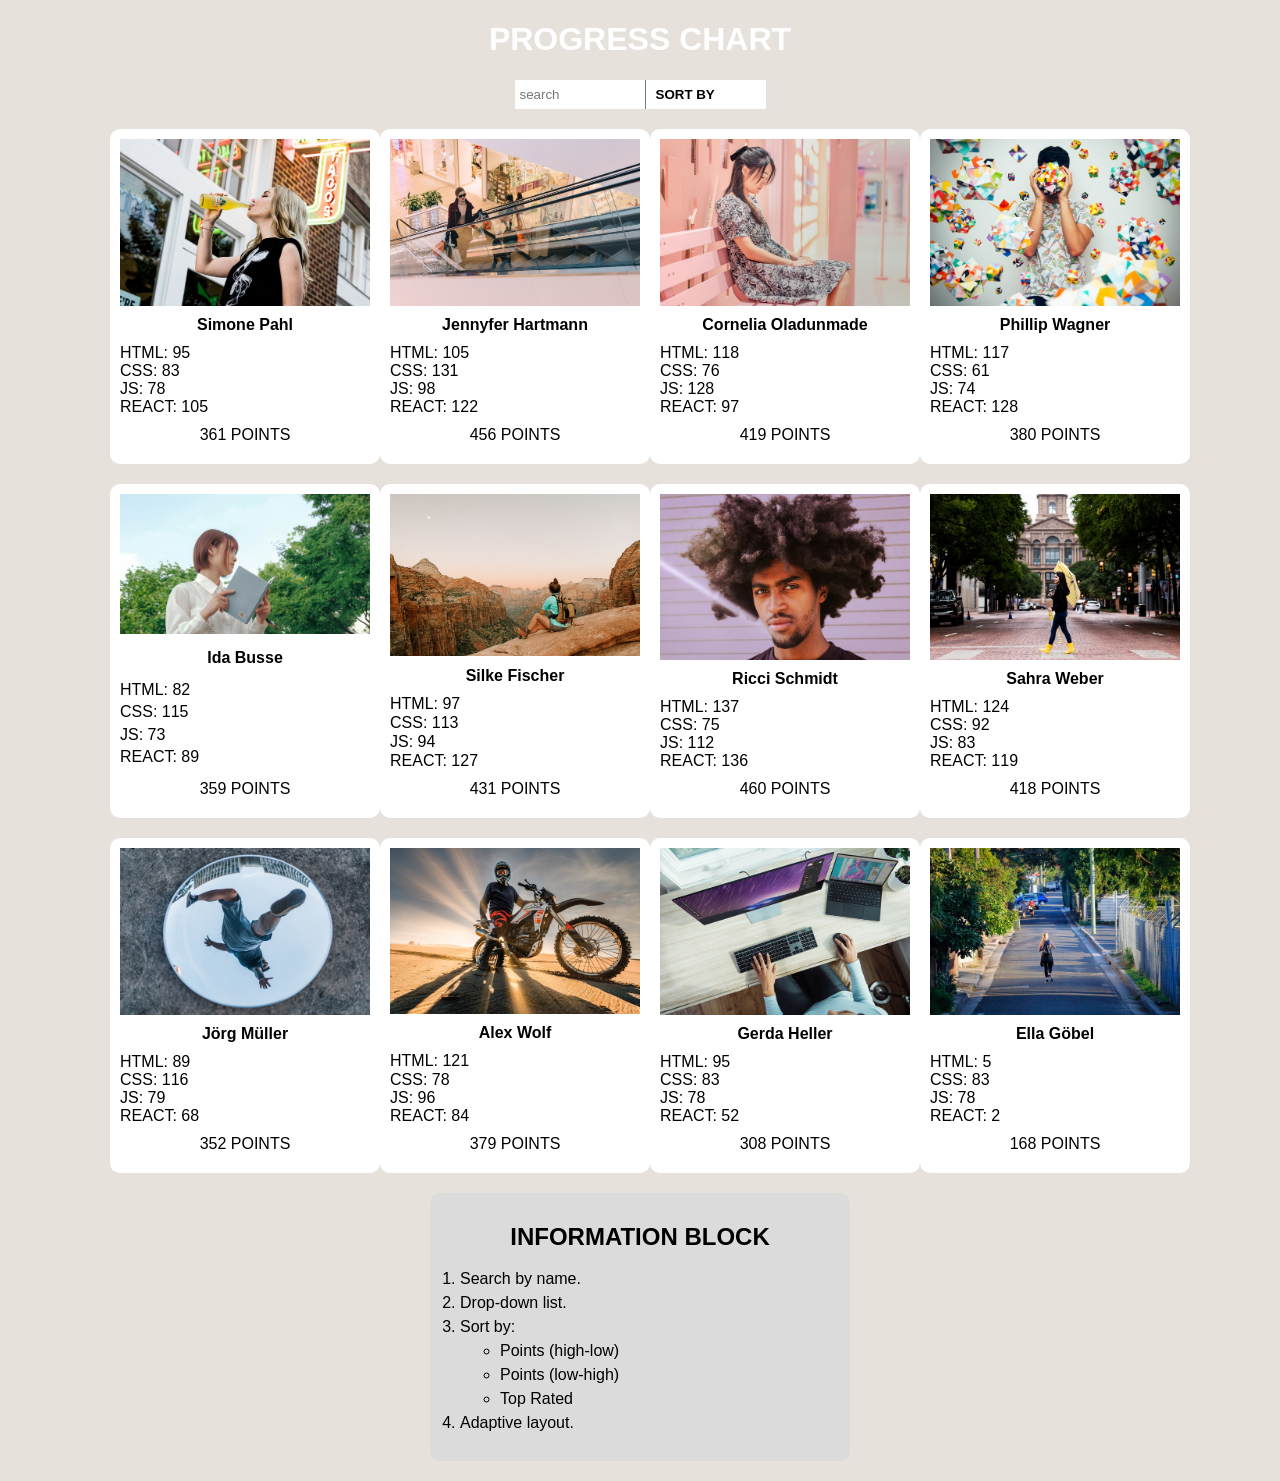
==== index.html @ e6d14806 "added three files to .gitignore" ====
<!DOCTYPE html>
<html lang="en">
<head>
    <meta charset="UTF-8">
    <meta http-equiv="X-UA-Compatible" content="IE=edge">
    <meta name="viewport" content="width=device-width, initial-scale=1.0">
    <link rel="stylesheet" href="style.css">
    <title>PROGRESS CHART</title>
</head>
<body>
    <h1>PROGRESS CHART</h1>
    <nav>
        <input type="text" id="search" placeholder="search">
        <div class="drop-down-list">
            <button id="buttonSort" class="drop-down-list__button"><span>SORT BY</span> <span class="arrow-button arrow-bottom"></span> </button>
            <div class="drop-down-list__options hide">
                <ul>
                    <li class="drop-down-list__option"><button type="button" class="drop-down-list__button">Points (high-low)</button></li>
                    <li class="drop-down-list__option"><button type="button" class="drop-down-list__button">Points (low-high)</button></li>
                    <li class="drop-down-list__option"><button type="button" class="drop-down-list__button">Top Rated</button></li>
                </ul>
            </div>
        </div>
    </nav>
    <article id="noResults"><p>The search has not given any results <br> please clear the search</p></article>
    <section class="showcase-goods"></section>

    <section class="info-block">
            <h2>Information block</h2>
            <ol>
                <li>Search by  name.</li>
                <li>Drop-down list.</li>
                <li>Sort by:<ul>
                    <li>Points (high-low)</li>
                    <li>Points (low-high)</li>
                    <li>Top Rated</li>
                </ul></li>
                <li>Adaptive layout.</li>
            </ol>
        </section>



        
        <script src="main.js"></script>

        
</body>
</html>
---- style.css ----
cost* {
    box-sizing: border-box;
}

body {
    font-family: 'Lucida Sans', Verdana, sans-serif;
    background:  #e6e1db;
    user-select: none;
}
img {
    -webkit-user-drag: none;
}

h1 {
    text-align: center;
    color: white;
}
button {
    border: none;
    outline: none;
    text-align: inherit;
    cursor: pointer;
}

nav {
    display: flex;
    justify-content: center;
}
/*******************************************************/
/*search START*/

#search {
    border: none;
    outline: none;
    width: 120px;
    padding: 5px;
    border-right: 1px solid #677d81;
  
  }
  /*search END*/
/******************************************************/
/*drop down list START*/

.drop-down-list {
    position: relative;
    width: 120px;
    cursor: pointer;
  }
  
  .drop-down-list > button {
    font-weight: bold;
  }
  
  .drop-down-list__button {
    width: 100%;
    padding: 7px;
    padding-left: 10px;
    display: flex;
    justify-content: space-between;
    align-items: center;
    background: white;
  }
  .drop-down-list__button img {
    height: 15px;
  }
  
  .drop-down-list__options {
    position: absolute;
    left: 0; right: 0; top: 10px;
  }
  
  .drop-down-list__options ul {
    padding: 0;
  }
  
  .drop-down-list__option {
    list-style-type: none;
    border-top: 1px solid #c5b5ad;
  }
  
  .drop-down-list__options .drop-down-list__button:hover {
    background: #e2e2e2;
  }
  
  .drop-down-list__option:last-child {
    border-bottom: 1px solid #677d81;
  }
  .arrow-bottom {
    background-image: url('https://github.com/egormolchanov/sort-goods/blob/master/image/bottom-arrow.png?raw=true');
    background-size: cover;
    height: 15px;
    width: 15px;
  }
  
  .arrow-top {
    background-image: url('https://github.com/egormolchanov/sort-goods/blob/master/image/top-arrow.png?raw=true');
    background-size: cover;
    height: 15px;
    width: 15px;
  }
  
/*drop down list END*/
/********************************************************/
/*sorting goods START*/

.showcase-goods {
    margin: 20px auto;
    max-width: 1100px;
    display: grid;
    grid-template-columns: repeat(auto-fill, 250px);
    grid-auto-rows: auto;
    grid-gap: 20px;
    justify-content: center;
  }
  
  .goods {
    display: flex;
    justify-content: space-between;
    flex-direction: column;
    border-radius: 10px;
    width: 250px;
    padding: 10px;
    background: white;
  }
  .goods img {
    width: 100%;
  }
  
  .goods-text {
    text-align: center;
    font-size: 16px;
    margin: 10px;
  }
  
  /*sorting goods END*/
  
  #noResults {
    text-align: center;
    color: red;
  }
  
  .hide {
    display: none; 
  }
  
  /**************************/
  /* info block style START */

.info-block {
    display: flex;
    justify-content: center;
    flex-direction: column;
    margin: 20px auto;
    width: 100%;
    min-width: 270px;
    max-width: 400px;
    background: rgb(219, 219, 219);
    border-radius: 10px;
    padding: 10px;
    font-family: 'Signika', sans-serif;
  }
  
.info-block h2 {
    text-align: center;
    text-transform: uppercase;
    margin-bottom: 0;
  }
  
  .info-block ol {
    padding-left: 1.25rem;
  }
  
  .info-block li {
    line-height: 1.5;
  }
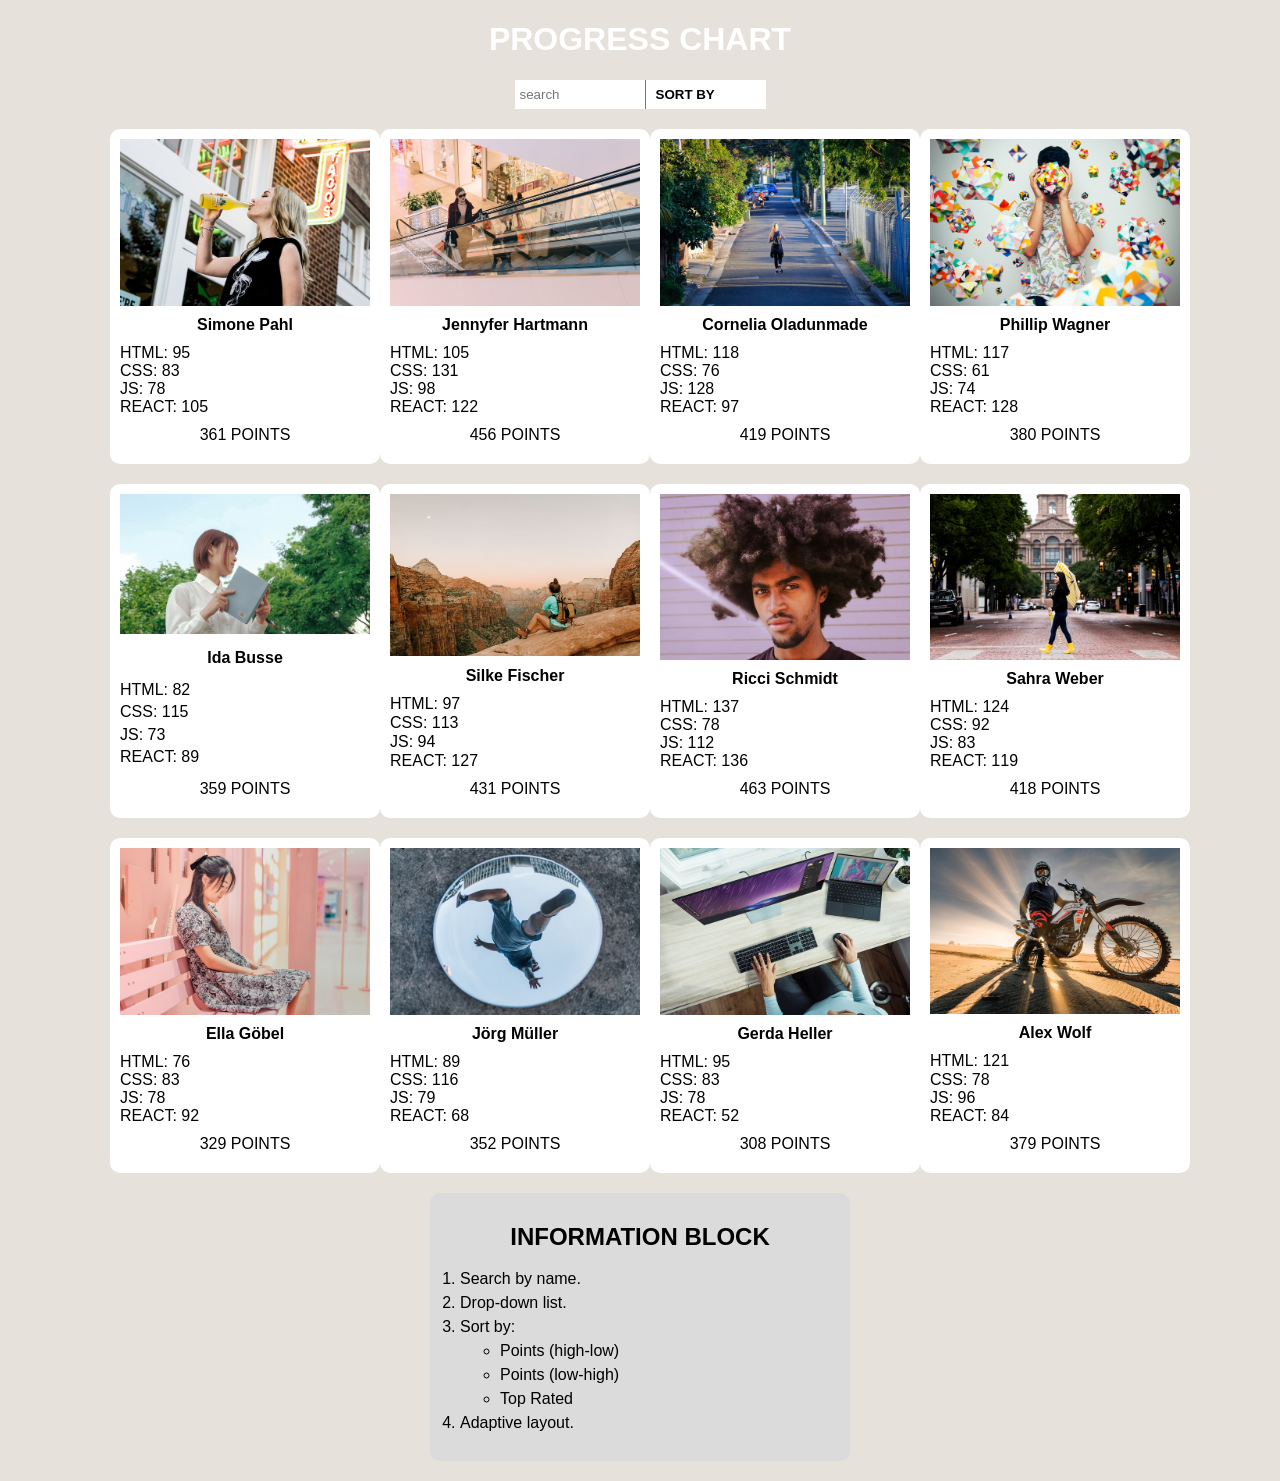
==== commit 1e4a4773: "modified file" ====
--- a/index.html
+++ b/index.html
@@ -39,11 +39,7 @@
             </ol>
         </section>
 
-
-
-        
         <script src="main.js"></script>
-
         
 </body>
 </html>
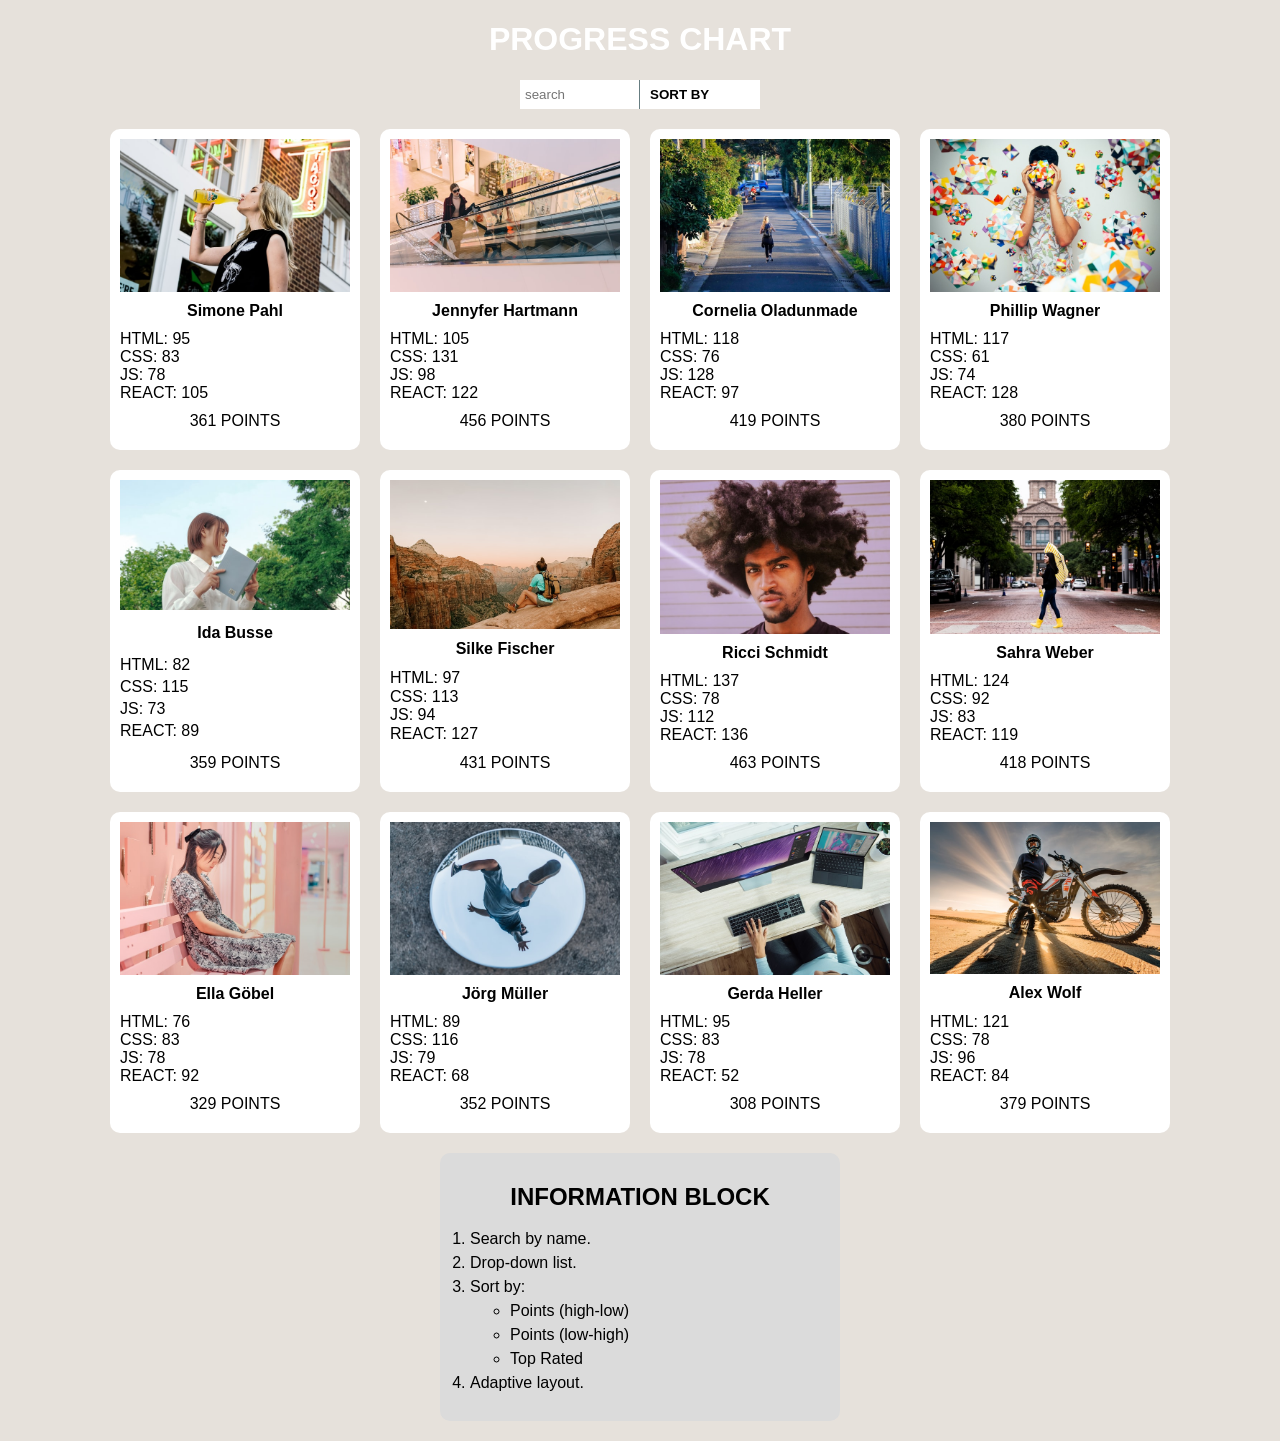
==== commit 46fcfd67: "change goost to members" ====
--- a/index.html
+++ b/index.html
@@ -23,7 +23,7 @@
         </div>
     </nav>
     <article id="noResults"><p>The search has not given any results <br> please clear the search</p></article>
-    <section class="showcase-goods"></section>
+    <section class="showcase-members"></section>
 
     <section class="info-block">
             <h2>Information block</h2>
--- a/style.css
+++ b/style.css
@@ -1,4 +1,4 @@
-cost* {
+* {
     box-sizing: border-box;
 }
 
@@ -86,14 +86,14 @@
     border-bottom: 1px solid #677d81;
   }
   .arrow-bottom {
-    background-image: url('https://github.com/egormolchanov/sort-goods/blob/master/image/bottom-arrow.png?raw=true');
+    background-image: url('https://github.com/egormolchanov/sort-members/blob/master/image/bottom-arrow.png?raw=true');
     background-size: cover;
     height: 15px;
     width: 15px;
   }
   
   .arrow-top {
-    background-image: url('https://github.com/egormolchanov/sort-goods/blob/master/image/top-arrow.png?raw=true');
+    background-image: url('https://github.com/egormolchanov/sort-members/blob/master/image/top-arrow.png?raw=true');
     background-size: cover;
     height: 15px;
     width: 15px;
@@ -101,9 +101,9 @@
   
 /*drop down list END*/
 /********************************************************/
-/*sorting goods START*/
+/*sorting members START*/
 
-.showcase-goods {
+.showcase-members {
     margin: 20px auto;
     max-width: 1100px;
     display: grid;
@@ -113,7 +113,7 @@
     justify-content: center;
   }
   
-  .goods {
+  .members {
     display: flex;
     justify-content: space-between;
     flex-direction: column;
@@ -122,17 +122,17 @@
     padding: 10px;
     background: white;
   }
-  .goods img {
+  .members img {
     width: 100%;
   }
   
-  .goods-text {
+  .members-text {
     text-align: center;
     font-size: 16px;
     margin: 10px;
   }
   
-  /*sorting goods END*/
+  /*sorting members END*/
   
   #noResults {
     text-align: center;
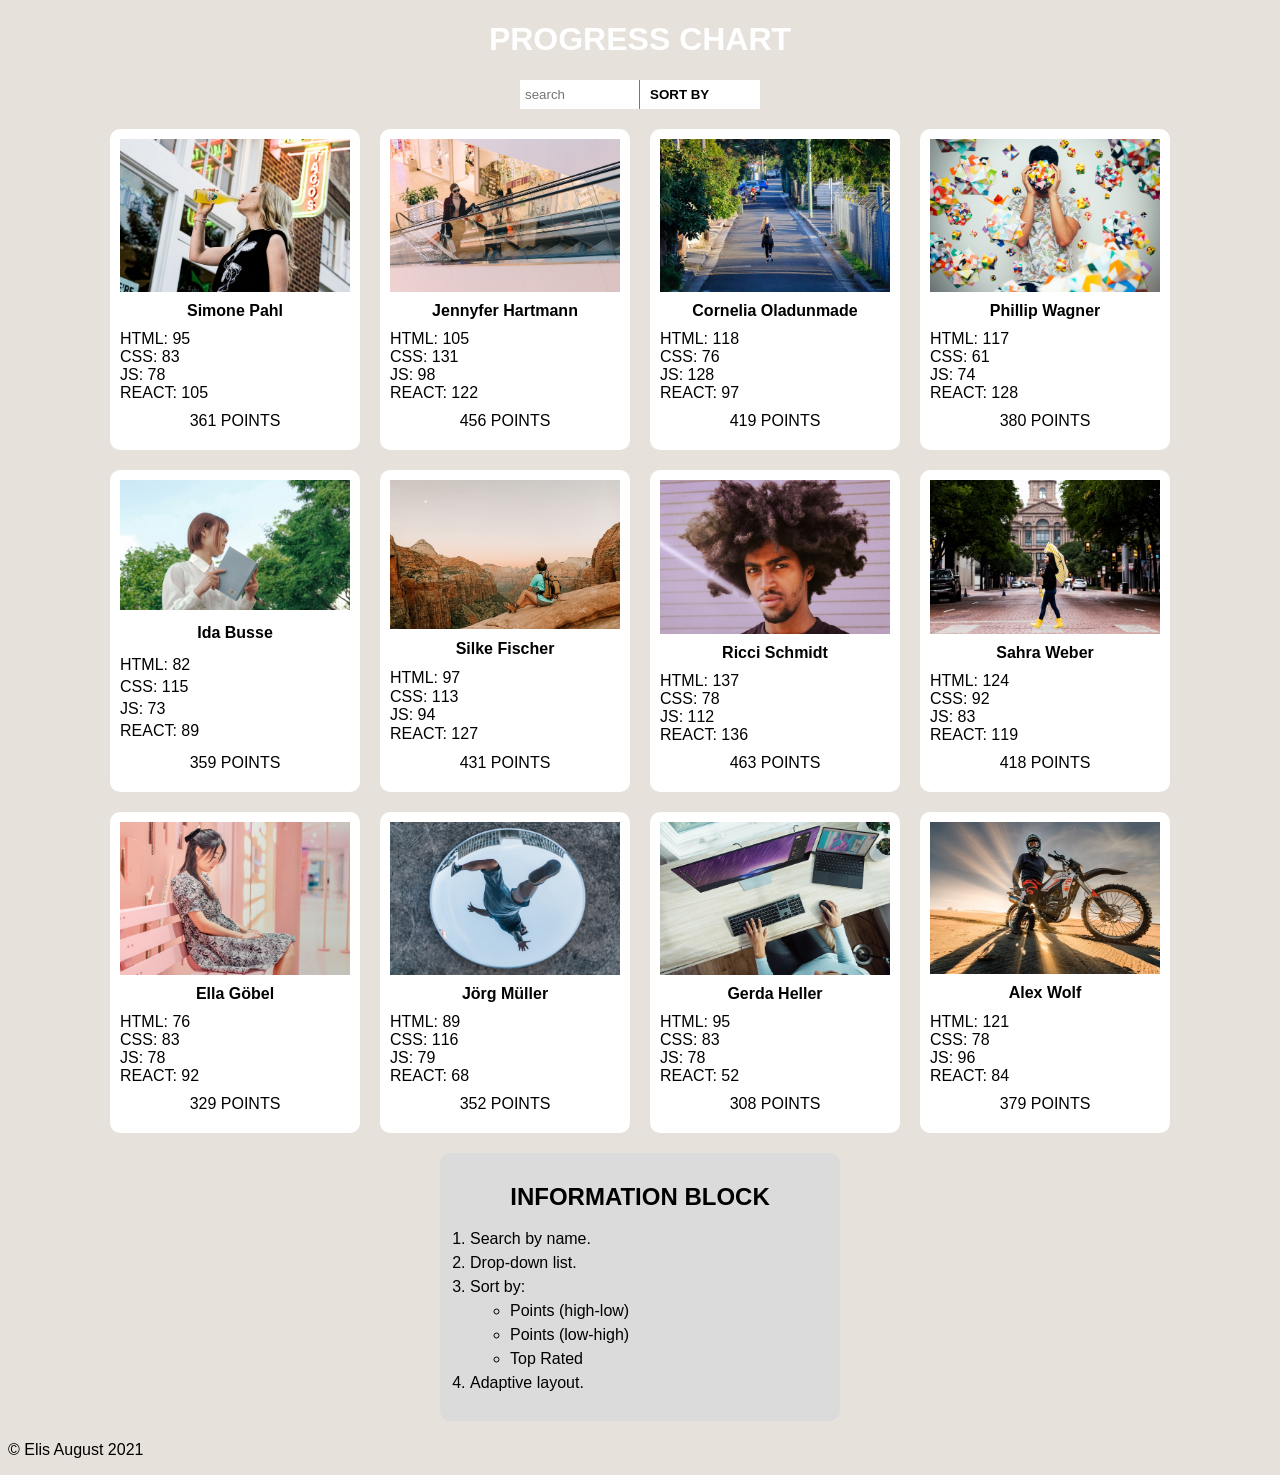
==== commit 2564bd85: "<p>© Elis August 2021 </p>" ====
--- a/index.html
+++ b/index.html
@@ -23,7 +23,7 @@
         </div>
     </nav>
     <article id="noResults"><p>The search has not given any results <br> please clear the search</p></article>
-    <section class="showcase-members"></section>
+    <section class="showcase-goods"></section>
 
     <section class="info-block">
             <h2>Information block</h2>
@@ -38,7 +38,7 @@
                 <li>Adaptive layout.</li>
             </ol>
         </section>
-
+        <p>© Elis August 2021 </p>
         <script src="main.js"></script>
         
 </body>
--- a/style.css
+++ b/style.css
@@ -1,176 +1,176 @@
 * {
-    box-sizing: border-box;
+  box-sizing: border-box;
 }
 
 body {
-    font-family: 'Lucida Sans', Verdana, sans-serif;
-    background:  #e6e1db;
-    user-select: none;
+  font-family: 'Lucida Sans', Verdana, sans-serif;
+  background: #e6e1db;
+  user-select: none;
 }
 img {
-    -webkit-user-drag: none;
+  -webkit-user-drag: none;
 }
 
 h1 {
-    text-align: center;
-    color: white;
+  text-align: center;
+  color: white;
 }
 button {
-    border: none;
-    outline: none;
-    text-align: inherit;
-    cursor: pointer;
+  border: none;
+  outline: none;
+  text-align: inherit;
+  cursor: pointer;
 }
 
 nav {
-    display: flex;
-    justify-content: center;
+  display: flex;
+  justify-content: center;
 }
 /*******************************************************/
 /*search START*/
 
 #search {
-    border: none;
-    outline: none;
-    width: 120px;
-    padding: 5px;
-    border-right: 1px solid #677d81;
-  
-  }
-  /*search END*/
+  border: none;
+  outline: none;
+  width: 120px;
+  padding: 5px;
+  border-right: 1px solid #677d81;
+}
+/*search END*/
 /******************************************************/
 /*drop down list START*/
 
 .drop-down-list {
-    position: relative;
-    width: 120px;
-    cursor: pointer;
-  }
-  
-  .drop-down-list > button {
-    font-weight: bold;
-  }
-  
-  .drop-down-list__button {
-    width: 100%;
-    padding: 7px;
-    padding-left: 10px;
-    display: flex;
-    justify-content: space-between;
-    align-items: center;
-    background: white;
-  }
-  .drop-down-list__button img {
-    height: 15px;
-  }
-  
-  .drop-down-list__options {
-    position: absolute;
-    left: 0; right: 0; top: 10px;
-  }
-  
-  .drop-down-list__options ul {
-    padding: 0;
-  }
-  
-  .drop-down-list__option {
-    list-style-type: none;
-    border-top: 1px solid #c5b5ad;
-  }
-  
-  .drop-down-list__options .drop-down-list__button:hover {
-    background: #e2e2e2;
-  }
-  
-  .drop-down-list__option:last-child {
-    border-bottom: 1px solid #677d81;
-  }
-  .arrow-bottom {
-    background-image: url('https://github.com/egormolchanov/sort-members/blob/master/image/bottom-arrow.png?raw=true');
-    background-size: cover;
-    height: 15px;
-    width: 15px;
-  }
-  
-  .arrow-top {
-    background-image: url('https://github.com/egormolchanov/sort-members/blob/master/image/top-arrow.png?raw=true');
-    background-size: cover;
-    height: 15px;
-    width: 15px;
-  }
-  
+  position: relative;
+  width: 120px;
+  cursor: pointer;
+}
+
+.drop-down-list > button {
+  font-weight: bold;
+}
+
+.drop-down-list__button {
+  width: 100%;
+  padding: 7px;
+  padding-left: 10px;
+  display: flex;
+  justify-content: space-between;
+  align-items: center;
+  background: white;
+}
+.drop-down-list__button img {
+  height: 15px;
+}
+
+.drop-down-list__options {
+  position: absolute;
+  left: 0;
+  right: 0;
+  top: 10px;
+}
+
+.drop-down-list__options ul {
+  padding: 0;
+}
+
+.drop-down-list__option {
+  list-style-type: none;
+  border-top: 1px solid #c5b5ad;
+}
+
+.drop-down-list__options .drop-down-list__button:hover {
+  background: #e2e2e2;
+}
+
+.drop-down-list__option:last-child {
+  border-bottom: 1px solid #677d81;
+}
+.arrow-bottom {
+  background-image: url('https://github.com/egormolchanov/sort-goods/blob/master/image/bottom-arrow.png?raw=true');
+  background-size: cover;
+  height: 15px;
+  width: 15px;
+}
+
+.arrow-top {
+  background-image: url('https://github.com/egormolchanov/sort-goods/blob/master/image/top-arrow.png?raw=true');
+  background-size: cover;
+  height: 15px;
+  width: 15px;
+}
+
 /*drop down list END*/
 /********************************************************/
-/*sorting members START*/
+/*sorting goods START*/
 
-.showcase-members {
-    margin: 20px auto;
-    max-width: 1100px;
-    display: grid;
-    grid-template-columns: repeat(auto-fill, 250px);
-    grid-auto-rows: auto;
-    grid-gap: 20px;
-    justify-content: center;
-  }
-  
-  .members {
-    display: flex;
-    justify-content: space-between;
-    flex-direction: column;
-    border-radius: 10px;
-    width: 250px;
-    padding: 10px;
-    background: white;
-  }
-  .members img {
-    width: 100%;
-  }
-  
-  .members-text {
-    text-align: center;
-    font-size: 16px;
-    margin: 10px;
-  }
-  
-  /*sorting members END*/
-  
-  #noResults {
-    text-align: center;
-    color: red;
-  }
-  
-  .hide {
-    display: none; 
-  }
-  
-  /**************************/
-  /* info block style START */
+.showcase-goods {
+  margin: 20px auto;
+  max-width: 1100px;
+  display: grid;
+  grid-template-columns: repeat(auto-fill, 250px);
+  grid-auto-rows: auto;
+  grid-gap: 20px;
+  justify-content: center;
+}
+
+.goods {
+  display: flex;
+  justify-content: space-between;
+  flex-direction: column;
+  border-radius: 10px;
+  width: 250px;
+  padding: 10px;
+  background: white;
+}
+.goods img {
+  width: 100%;
+}
+
+.goods-text {
+  text-align: center;
+  font-size: 16px;
+  margin: 10px;
+}
+
+/*sorting goods END*/
+
+#noResults {
+  text-align: center;
+  color: red;
+}
+
+.hide {
+  display: none;
+}
+
+/**************************/
+/* info block style START */
 
 .info-block {
-    display: flex;
-    justify-content: center;
-    flex-direction: column;
-    margin: 20px auto;
-    width: 100%;
-    min-width: 270px;
-    max-width: 400px;
-    background: rgb(219, 219, 219);
-    border-radius: 10px;
-    padding: 10px;
-    font-family: 'Signika', sans-serif;
-  }
-  
+  display: flex;
+  justify-content: center;
+  flex-direction: column;
+  margin: 20px auto;
+  width: 100%;
+  min-width: 270px;
+  max-width: 400px;
+  background: rgb(219, 219, 219);
+  border-radius: 10px;
+  padding: 10px;
+  font-family: 'Signika', sans-serif;
+}
+
 .info-block h2 {
-    text-align: center;
-    text-transform: uppercase;
-    margin-bottom: 0;
-  }
-  
-  .info-block ol {
-    padding-left: 1.25rem;
-  }
-  
-  .info-block li {
-    line-height: 1.5;
-  }
-  +  text-align: center;
+  text-transform: uppercase;
+  margin-bottom: 0;
+}
+
+.info-block ol {
+  padding-left: 1.25rem;
+}
+
+.info-block li {
+  line-height: 1.5;
+}
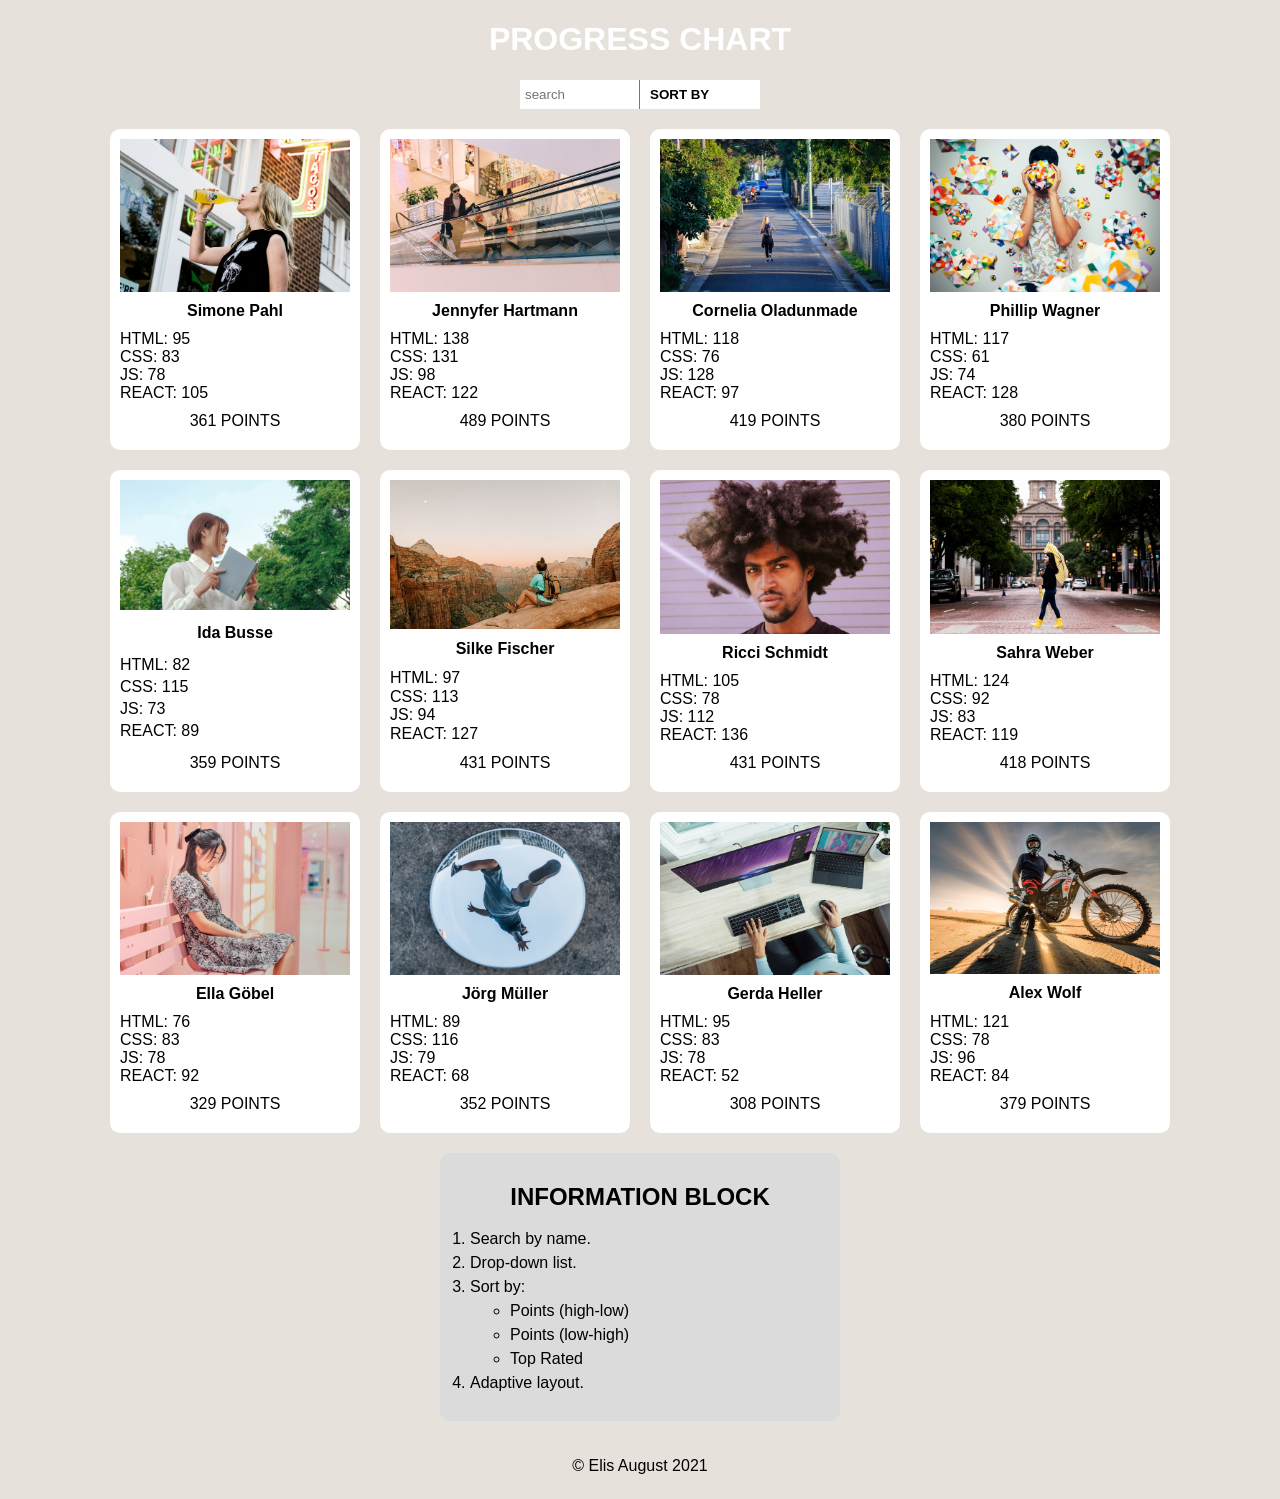
==== commit 3619a3d7: "Restyling" ====
--- a/index.html
+++ b/index.html
@@ -1,45 +1,70 @@
 <!DOCTYPE html>
 <html lang="en">
-<head>
-    <meta charset="UTF-8">
-    <meta http-equiv="X-UA-Compatible" content="IE=edge">
-    <meta name="viewport" content="width=device-width, initial-scale=1.0">
-    <link rel="stylesheet" href="style.css">
+  <head>
+    <meta charset="UTF-8" />
+    <meta http-equiv="X-UA-Compatible" content="IE=edge" />
+    <meta name="viewport" content="width=device-width, initial-scale=1.0" />
+    <link rel="stylesheet" href="style.css" />
+    <script defer src="main.js"></script>
     <title>PROGRESS CHART</title>
-</head>
-<body>
+  </head>
+  <body>
     <h1>PROGRESS CHART</h1>
     <nav>
-        <input type="text" id="search" placeholder="search">
-        <div class="drop-down-list">
-            <button id="buttonSort" class="drop-down-list__button"><span>SORT BY</span> <span class="arrow-button arrow-bottom"></span> </button>
-            <div class="drop-down-list__options hide">
-                <ul>
-                    <li class="drop-down-list__option"><button type="button" class="drop-down-list__button">Points (high-low)</button></li>
-                    <li class="drop-down-list__option"><button type="button" class="drop-down-list__button">Points (low-high)</button></li>
-                    <li class="drop-down-list__option"><button type="button" class="drop-down-list__button">Top Rated</button></li>
-                </ul>
-            </div>
+      <input type="text" id="search" placeholder="search" />
+      <div class="drop-down-list">
+        <!-- lastName(teacher); -->
+
+        <button id="buttonSort" class="drop-down-list__button">
+          <span>SORT BY</span> <span class="arrow-button arrow-bottom"></span>
+        </button>
+        <div class="drop-down-list__options hide">
+          <ul>
+            <li class="drop-down-list__option">
+              <button type="button" class="drop-down-list__button">
+                Points (high-low)
+              </button>
+            </li>
+            <li class="drop-down-list__option">
+              <button type="button" class="drop-down-list__button">
+                Points (low-high)
+              </button>
+            </li>
+            <li class="drop-down-list__option">
+              <button type="button" class="drop-down-list__button">
+                Top Rated
+              </button>
+            </li>
+          </ul>
         </div>
+      </div>
     </nav>
-    <article id="noResults"><p>The search has not given any results <br> please clear the search</p></article>
+    <article id="noResults">
+      <p>
+        The search has not given any results <br />
+        please clear the search
+      </p>
+    </article>
     <section class="showcase-goods"></section>
 
     <section class="info-block">
-            <h2>Information block</h2>
-            <ol>
-                <li>Search by  name.</li>
-                <li>Drop-down list.</li>
-                <li>Sort by:<ul>
-                    <li>Points (high-low)</li>
-                    <li>Points (low-high)</li>
-                    <li>Top Rated</li>
-                </ul></li>
-                <li>Adaptive layout.</li>
-            </ol>
-        </section>
-        <p>© Elis August 2021 </p>
-        <script src="main.js"></script>
-        
-</body>
-</html>+      <h2>Information block</h2>
+      <ol>
+        <li>Search by name.</li>
+        <li>Drop-down list.</li>
+        <li>
+          Sort by:
+          <ul>
+            <li>Points (high-low)</li>
+            <li>Points (low-high)</li>
+            <li>Top Rated</li>
+          </ul>
+        </li>
+        <li>Adaptive layout.</li>
+      </ol>
+    </section>
+    <div class="created">
+        <p>© Elis August 2021</p>
+    </div>
+  </body>
+</html>
--- a/style.css
+++ b/style.css
@@ -174,3 +174,8 @@
 .info-block li {
   line-height: 1.5;
 }
+.created {
+  display: flex;
+  justify-content: center;
+  align-items: center;
+}
